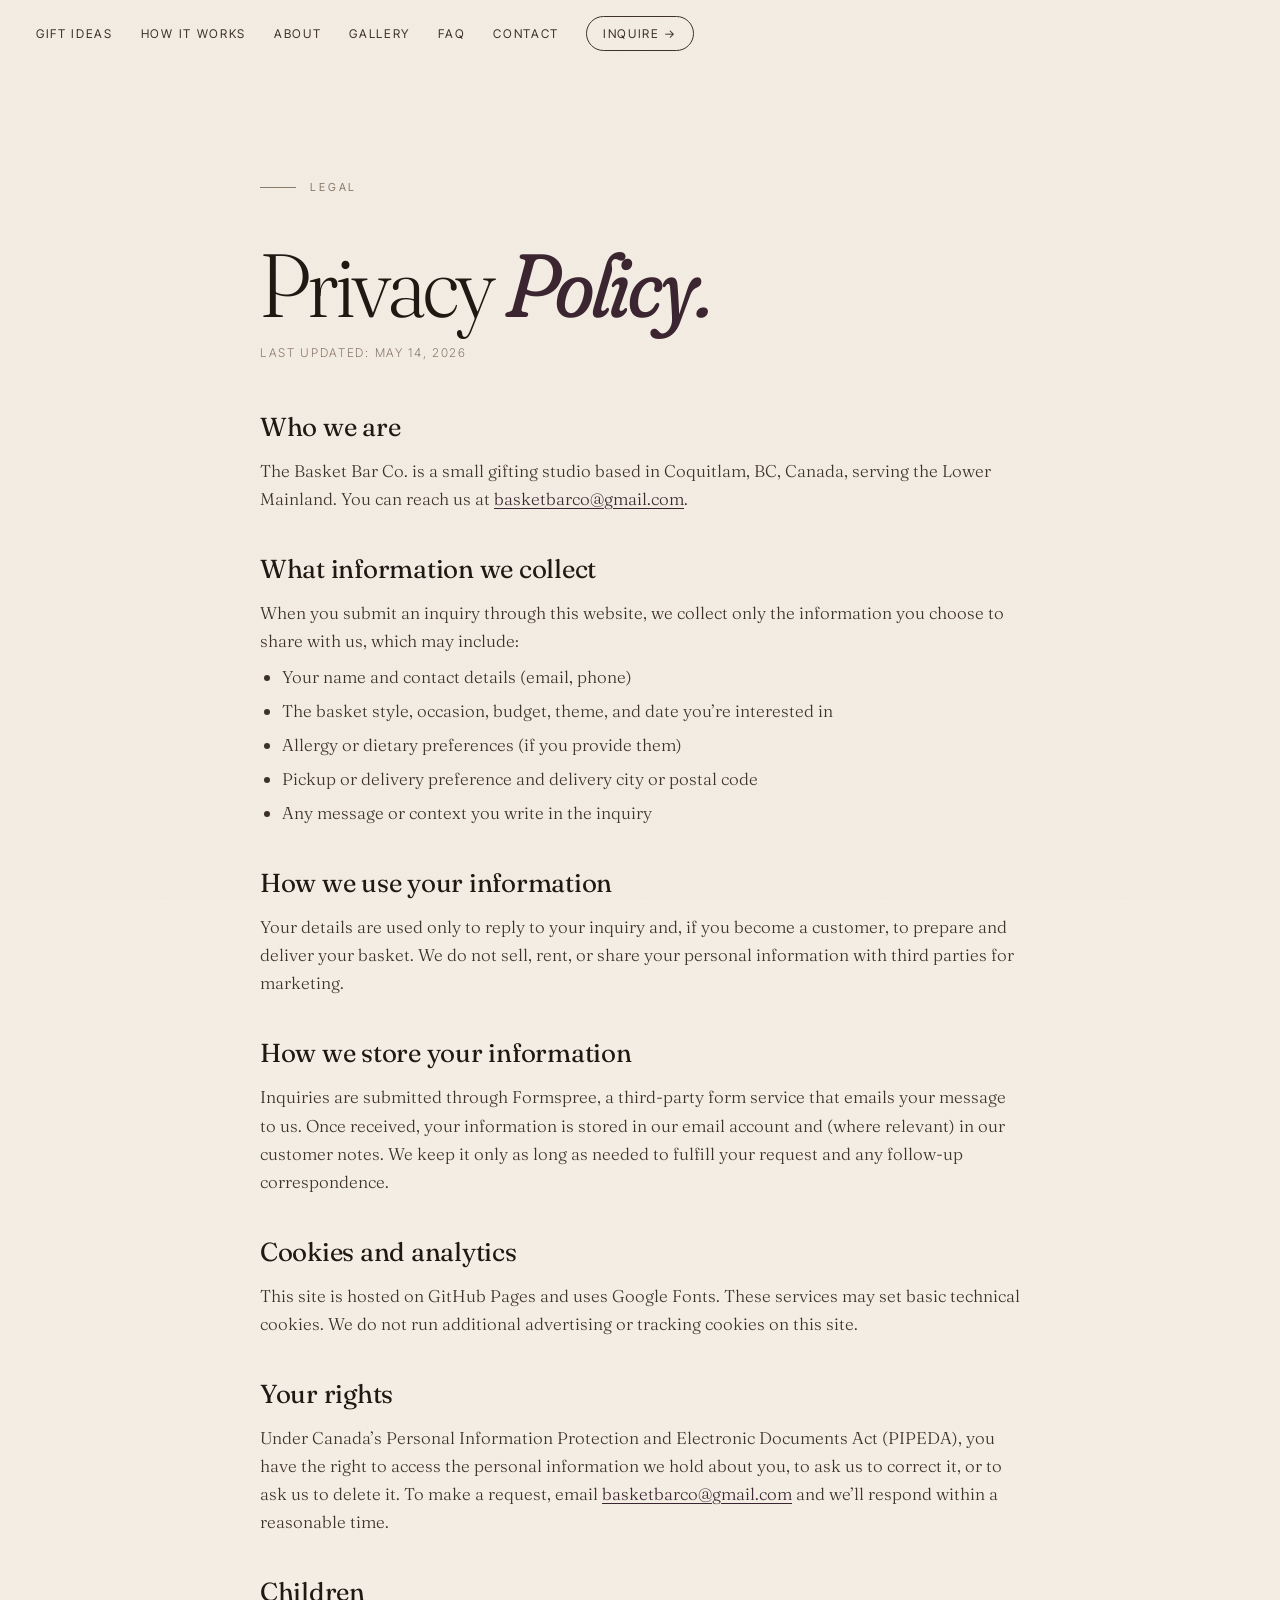
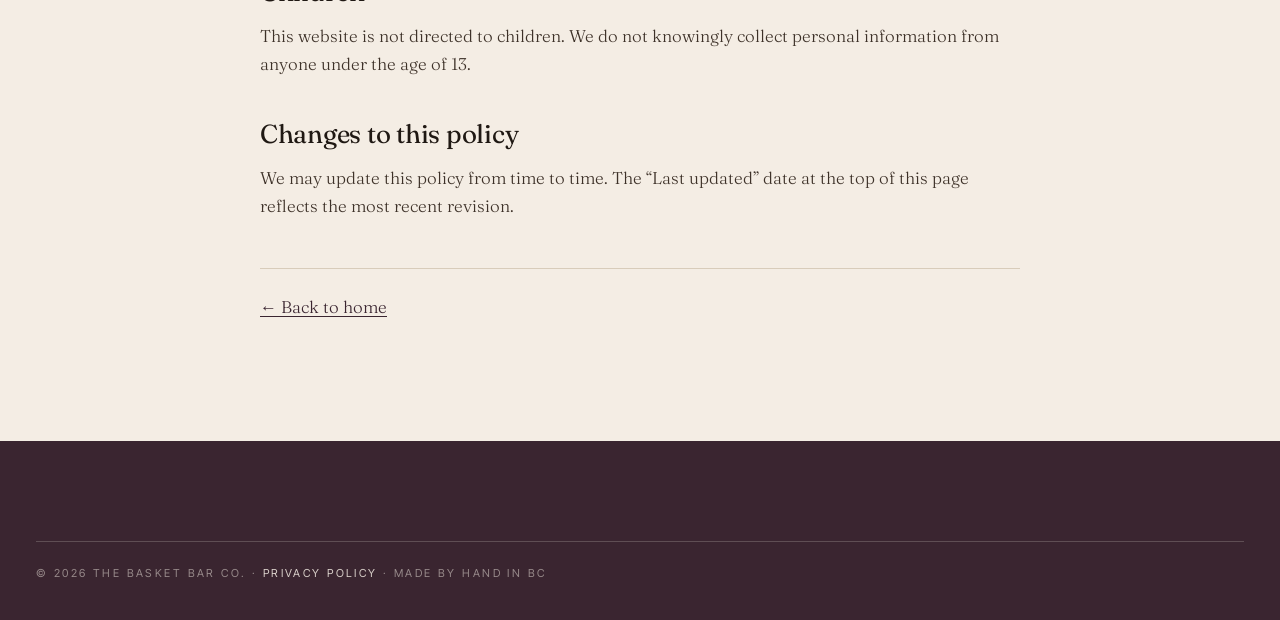
==== privacy.html @ d0c9b887 "Phase 1 implementation: SEO essentials, FAQ, Quick Inquiry, Pickup expansion, sticky CTA, privacy pa" ====
<!doctype html>
<html lang="en">
<head>
<meta charset="utf-8" />
<meta name="viewport" content="width=device-width, initial-scale=1" />
<title>Privacy Policy | The Basket Bar Co.</title>
<meta name="description" content="How The Basket Bar Co. handles and protects the personal information you share when submitting a gift basket inquiry." />
<meta name="robots" content="index, follow" />
<link rel="canonical" href="https://carapesbiz-ship-it.github.io/basket-bar-co/privacy.html" />
<link rel="preconnect" href="https://fonts.googleapis.com" />
<link rel="preconnect" href="https://fonts.gstatic.com" crossorigin />
<link href="https://fonts.googleapis.com/css2?family=Fraunces:ital,opsz,wght@0,9..144,300..800;1,9..144,300..800&family=Inter+Tight:wght@300;400;500;600&display=swap" rel="stylesheet" />
<link rel="stylesheet" href="styles.css" />
</head>
<body class="legal-page">

<nav class="top" id="nav">
  <div class="links">
    <a href="index.html#shop">Gift Ideas</a>
    <a href="index.html#custom">How It Works</a>
    <a href="index.html#about">About</a>
    <a href="index.html#gallery">Gallery</a>
    <a href="index.html#faq">FAQ</a>
    <a href="index.html#contact">Contact</a>
  </div>
  <a href="index.html" class="mark" aria-label="Basket Bar Co. — home">
    <img src="images/logo-transparent.png" alt="Basket Bar Co." class="logo-img"/>
  </a>
  <div class="right">
    <a href="index.html#contact" class="inquire">Inquire &rarr;</a>
    <button class="nav-toggle" id="navToggle" aria-label="Open menu" aria-expanded="false" aria-controls="mobileMenu">
      <span></span><span></span><span></span>
    </button>
  </div>
</nav>

<div class="mobile-menu" id="mobileMenu" aria-hidden="true">
  <div class="mobile-menu-inner">
    <a href="index.html#shop" class="mm-link">Gift Ideas</a>
    <a href="index.html#custom" class="mm-link">How It Works</a>
    <a href="index.html#about" class="mm-link">About</a>
    <a href="index.html#gallery" class="mm-link">Gallery</a>
    <a href="index.html#faq" class="mm-link">FAQ</a>
    <a href="index.html#contact" class="mm-link">Contact</a>
    <a href="index.html#contact" class="mm-link mm-cta">Inquire &rarr;</a>
  </div>
</div>
<div class="mobile-menu-backdrop" id="mobileMenuBackdrop"></div>

<main class="legal-main">
  <div class="legal-inner">
    <div class="section-label">Legal</div>
    <h1 class="display">Privacy <em>Policy.</em></h1>
    <p class="legal-meta">Last updated: May 14, 2026</p>

    <h2>Who we are</h2>
    <p>The Basket Bar Co. is a small gifting studio based in Coquitlam, BC, Canada, serving the Lower Mainland. You can reach us at <a href="mailto:basketbarco@gmail.com">basketbarco@gmail.com</a>.</p>

    <h2>What information we collect</h2>
    <p>When you submit an inquiry through this website, we collect only the information you choose to share with us, which may include:</p>
    <ul>
      <li>Your name and contact details (email, phone)</li>
      <li>The basket style, occasion, budget, theme, and date you&rsquo;re interested in</li>
      <li>Allergy or dietary preferences (if you provide them)</li>
      <li>Pickup or delivery preference and delivery city or postal code</li>
      <li>Any message or context you write in the inquiry</li>
    </ul>

    <h2>How we use your information</h2>
    <p>Your details are used only to reply to your inquiry and, if you become a customer, to prepare and deliver your basket. We do not sell, rent, or share your personal information with third parties for marketing.</p>

    <h2>How we store your information</h2>
    <p>Inquiries are submitted through Formspree, a third-party form service that emails your message to us. Once received, your information is stored in our email account and (where relevant) in our customer notes. We keep it only as long as needed to fulfill your request and any follow-up correspondence.</p>

    <h2>Cookies and analytics</h2>
    <p>This site is hosted on GitHub Pages and uses Google Fonts. These services may set basic technical cookies. We do not run additional advertising or tracking cookies on this site.</p>

    <h2>Your rights</h2>
    <p>Under Canada&rsquo;s Personal Information Protection and Electronic Documents Act (PIPEDA), you have the right to access the personal information we hold about you, to ask us to correct it, or to ask us to delete it. To make a request, email <a href="mailto:basketbarco@gmail.com">basketbarco@gmail.com</a> and we&rsquo;ll respond within a reasonable time.</p>

    <h2>Children</h2>
    <p>This website is not directed to children. We do not knowingly collect personal information from anyone under the age of 13.</p>

    <h2>Changes to this policy</h2>
    <p>We may update this policy from time to time. The &ldquo;Last updated&rdquo; date at the top of this page reflects the most recent revision.</p>

    <p class="legal-back"><a href="index.html">&larr; Back to home</a></p>
  </div>
</main>

<footer>
  <div class="legal">
    <span>&copy; 2026 The Basket Bar Co. &middot; <a href="privacy.html">Privacy Policy</a> &middot; Made by hand in BC</span>
  </div>
</footer>

<script src="script.js"></script>
</body>
</html>
---- styles.css ----
:root {
  --cream: #f4ede4;
  --cream-2: #ebe1d3;
  --paper: #faf6ef;
  --ink: #1f1813;
  --ink-soft: #3d3128;
  --mute: #8a7a6a;
  --hair: #d8ccba;
  --anchor: #3a2530;
  --anchor-2: #5a2a30;
  --blush: #d9b8a8;
  --serif: "Fraunces", "Times New Roman", serif;
  --sans: "Inter Tight", -apple-system, system-ui, sans-serif;
}

* { box-sizing: border-box; margin: 0; padding: 0; }
html, body {
  background: var(--cream);
  color: var(--ink);
  font-family: var(--sans);
  -webkit-font-smoothing: antialiased;
}
body { overflow-x: hidden; cursor: none; }
@media (pointer: coarse) {
  body { cursor: auto; }
  #cursor { display: none; }
}

/* paper grain */
body::before {
  content: "";
  position: fixed; inset: 0;
  pointer-events: none;
  z-index: 1000;
  opacity: 0.35;
  mix-blend-mode: multiply;
  background-image: url("data:image/svg+xml;utf8,<svg xmlns='http://www.w3.org/2000/svg' width='240' height='240'><filter id='n'><feTurbulence type='fractalNoise' baseFrequency='0.85' numOctaves='2' stitchTiles='stitch'/><feColorMatrix values='0 0 0 0 0.15  0 0 0 0 0.10  0 0 0 0 0.07  0 0 0 0.06 0'/></filter><rect width='100%25' height='100%25' filter='url(%23n)'/></svg>");
}

/* custom cursor */
#cursor {
  position: fixed; top: 0; left: 0;
  width: 10px; height: 10px;
  border-radius: 50%;
  background: var(--anchor);
  pointer-events: none;
  z-index: 2000;
  transform: translate(-50%, -50%);
  transition: width .35s cubic-bezier(.2,.8,.2,1), height .35s cubic-bezier(.2,.8,.2,1), background .3s, opacity .3s;
  mix-blend-mode: multiply;
}
#cursor.big { width: 64px; height: 64px; background: var(--anchor); opacity: .85; }
#cursor.text { width: 4px; height: 22px; border-radius: 2px; }

/* nav */
nav.top {
  position: fixed; top: 0; left: 0; right: 0;
  z-index: 50;
  display: grid;
  grid-template-columns: 1fr auto 1fr;
  align-items: center;
  padding: 14px 36px;
  font-family: var(--sans);
  font-size: 12px;
  letter-spacing: 0.14em;
  text-transform: uppercase;
  color: var(--ink-soft);
  transition: background .4s, backdrop-filter .4s, color .4s;
}
nav.top.scrolled {
  background: rgba(244, 237, 228, 0.82);
  backdrop-filter: blur(12px);
  border-bottom: 1px solid var(--hair);
}
nav.top .links { display: flex; gap: 28px; }
nav.top .links a, nav.top .right a {
  color: inherit;
  text-decoration: none;
  position: relative;
}
nav.top .links a::after {
  content: ""; position: absolute; left: 0; right: 0; bottom: -6px;
  height: 1px; background: currentColor;
  transform: scaleX(0); transform-origin: left;
  transition: transform .5s cubic-bezier(.2,.8,.2,1);
}
nav.top .links a:hover::after { transform: scaleX(1); }
nav.top .mark {
  display: flex; align-items: center; gap: 0;
  text-decoration: none;
  color: inherit;
}
nav.top .mark .logo-img {
  height: 200px; width: auto; display: block;
  background: transparent;
  border: 0;
  box-shadow: none;
  mix-blend-mode: multiply;
  transition: height .4s, mix-blend-mode .4s;
}
nav.top.scrolled .mark .logo-img { height: 130px; }

/* BRAND ROW (desktop only) — declarations live near end of file for cascade order */
.brand-row { display: none; }
nav.top .right { justify-self: end; display: flex; gap: 24px; align-items: center; }
nav.top .inquire {
  border: 1px solid currentColor;
  padding: 9px 16px;
  border-radius: 999px;
}

/* HERO */
.hero {
  position: relative;
  min-height: 100vh;
  width: 100%;
  overflow: hidden;
  background: var(--cream);
  padding: 140px 36px 60px;
  display: grid;
  grid-template-columns: 1.1fr 1fr;
  gap: 48px;
  align-items: stretch;
}
.hero .text-col {
  display: flex; flex-direction: column;
  justify-content: space-between;
  position: relative;
  z-index: 2;
}
.hero .meta-top {
  display: flex; gap: 18px; align-items: baseline;
  color: var(--anchor);
  font-size: 11px; letter-spacing: .26em; text-transform: uppercase;
  font-weight: 500;
}
.hero .meta-top .dot {
  display: inline-block; width: 6px; height: 6px; border-radius: 50%;
  background: var(--anchor); vertical-align: middle;
}
.hero h1 {
  color: var(--ink);
  font-family: var(--serif);
  font-weight: 400;
  font-variation-settings: "opsz" 144, "SOFT" 30;
  font-size: clamp(64px, 9.5vw, 168px);
  line-height: 0.9;
  letter-spacing: -0.035em;
  margin-top: 32px;
}
.hero h1 em {
  font-style: italic;
  font-weight: 500;
  color: var(--anchor);
  font-variation-settings: "opsz" 144, "SOFT" 100, "WONK" 1;
}
.hero .lede {
  margin-top: 36px;
  max-width: 38ch;
  font-family: var(--serif);
  font-weight: 300;
  font-size: 19px;
  line-height: 1.55;
  color: var(--ink-soft);
}
.hero .ctas {
  margin-top: 40px;
  display: flex; gap: 16px; align-items: center;
  flex-wrap: wrap;
}
.hero .cta {
  display: inline-flex; align-items: center; gap: 12px;
  text-decoration: none;
  padding: 18px 28px;
  border-radius: 999px;
  font-family: var(--sans);
  font-size: 13px;
  letter-spacing: .14em;
  text-transform: uppercase;
  font-weight: 500;
  transition: background .4s, color .4s, transform .4s;
}
.hero .cta.primary { background: var(--anchor); color: var(--cream); }
.hero .cta.primary:hover { background: var(--anchor-2); transform: translateX(4px); }
.hero .cta.ghost { color: var(--ink); border: 1px solid var(--anchor); }
.hero .cta.ghost:hover { background: var(--anchor); color: var(--cream); }
.hero .badges {
  margin-top: auto;
  padding-top: 48px;
  display: flex; gap: 24px;
  border-top: 1px solid var(--hair);
  font-family: var(--sans);
  font-size: 11px; letter-spacing: .22em; text-transform: uppercase;
  color: var(--mute);
}
.hero .badges span { display: flex; align-items: center; gap: 8px; }
.hero .badges span::before {
  content: ""; display: inline-block; width: 5px; height: 5px;
  border-radius: 50%; background: var(--anchor);
}

.hero .img-col { position: relative; }
.hero .img-frame {
  position: relative;
  width: 100%; height: 100%;
  min-height: 600px;
  overflow: hidden;
  border-radius: 4px;
  box-shadow: 0 30px 90px rgba(58,37,48,.18);
}
.hero .img-frame .bg {
  position: absolute; inset: 0;
  background-image: url("images/hero-sunshine.png");
  background-size: cover;
  background-position: center right;
  transform: scale(1.02);
  will-change: transform;
}
.hero .img-caption {
  position: absolute;
  left: -28px; bottom: 48px;
  background: var(--anchor);
  color: var(--cream);
  padding: 16px 22px;
  z-index: 3;
  font-family: var(--serif);
  font-style: italic;
  font-size: 18px;
  font-variation-settings: "opsz" 144, "SOFT" 100, "WONK" 1;
  box-shadow: 0 16px 40px rgba(58,37,48,.25);
  transform: rotate(-2deg);
}
.hero .img-caption small {
  display: block;
  font-style: normal;
  font-family: var(--sans);
  font-size: 10px;
  letter-spacing: .26em;
  text-transform: uppercase;
  color: var(--blush);
  margin-bottom: 4px;
  font-variation-settings: normal;
}
.hero .vol-tag {
  position: absolute;
  top: 28px; right: 28px;
  color: var(--cream);
  font-family: var(--serif);
  font-style: italic;
  font-weight: 300;
  font-size: 64px;
  line-height: 1;
  z-index: 3;
  text-shadow: 0 4px 24px rgba(0,0,0,.5);
  font-variation-settings: "opsz" 144, "SOFT" 100, "WONK" 1;
}
/* TICKER */
.ticker {
  background: var(--anchor);
  color: var(--cream);
  padding: 22px 0;
  overflow: hidden;
  border-top: 1px solid var(--anchor);
  border-bottom: 1px solid var(--anchor);
}
.ticker .track {
  display: flex; gap: 64px;
  white-space: nowrap;
  animation: marquee 48s linear infinite;
  font-family: var(--serif);
  font-style: italic;
  font-weight: 300;
  font-size: 36px;
  font-variation-settings: "opsz" 144, "SOFT" 60;
}
.ticker .track span { display: inline-flex; align-items: center; gap: 64px; }
.ticker .track svg { flex: 0 0 auto; }
@keyframes marquee {
  from { transform: translateX(0); }
  to { transform: translateX(-50%); }
}

/* SECTION CHROME */
section { padding: 140px 36px; position: relative; }
.section-label {
  font-family: var(--sans);
  font-size: 11px;
  letter-spacing: .26em;
  text-transform: uppercase;
  color: var(--mute);
  display: flex; align-items: center; gap: 14px;
  margin-bottom: 48px;
}
.section-label::before {
  content: ""; display: inline-block;
  width: 36px; height: 1px; background: currentColor;
}
.display {
  font-family: var(--serif);
  font-weight: 300;
  font-variation-settings: "opsz" 144, "SOFT" 40;
  line-height: 0.95;
  letter-spacing: -0.025em;
}
.display em {
  font-style: italic;
  font-weight: 400;
  color: var(--anchor);
  font-variation-settings: "opsz" 144, "SOFT" 100, "WONK" 1;
}

/* FEATURED */
.featured { background: var(--cream); }
.featured .head {
  display: grid;
  grid-template-columns: 1fr 1fr;
  align-items: end;
  gap: 40px;
  margin-bottom: 80px;
}
.featured h2 { font-size: clamp(56px, 8vw, 130px); }
.featured .lede {
  font-family: var(--serif);
  font-weight: 300;
  font-size: 18px;
  line-height: 1.5;
  color: var(--ink-soft);
  max-width: 36ch;
  justify-self: end;
  padding-bottom: 18px;
}
.gallery {
  display: grid;
  grid-template-columns: 1.4fr 1fr;
  gap: 24px;
  align-items: start;
}
.gallery .col-right { display: grid; gap: 24px; }
.gallery.five .col-right {
  grid-template-columns: 1fr 1fr;
  gap: 20px;
}
.gallery.five .basket.small .frame { aspect-ratio: 1 / 1; }
@media (max-width: 1100px) {
  .gallery.five .col-right { grid-template-columns: 1fr; }
}
.basket {
  position: relative;
  cursor: none;
  text-decoration: none;
  color: inherit;
}
.basket .frame {
  position: relative;
  overflow: hidden;
  background: var(--cream-2);
}
.basket .frame img {
  width: 100%; height: 100%;
  object-fit: cover;
  display: block;
  transition: transform 1.2s cubic-bezier(.2,.8,.2,1), filter .8s;
}
.basket:hover .frame img { transform: scale(1.04); filter: brightness(.78); }
.basket .meta {
  margin-top: 18px;
  display: flex; justify-content: space-between; align-items: baseline;
  border-top: 1px solid var(--hair);
  padding-top: 14px;
}
.basket .meta h3 {
  font-family: var(--serif);
  font-weight: 400;
  font-size: 26px;
  letter-spacing: -0.01em;
  font-variation-settings: "opsz" 144;
}
.basket .desc {
  font-family: var(--serif);
  font-weight: 300;
  font-size: 16px;
  line-height: 1.55;
  color: var(--ink-soft);
  margin-top: 8px;
  max-width: 42ch;
}
.basket.feature .frame { aspect-ratio: 4/5; }
.basket.small .frame { aspect-ratio: 4/3; }
.basket .meta .price {
  font-family: var(--sans);
  font-size: 11px;
  letter-spacing: .22em;
  text-transform: uppercase;
  color: var(--mute);
  font-weight: 500;
}
.basket .desc em {
  display: block;
  margin-top: 8px;
  font-style: italic;
  font-size: 13px;
  letter-spacing: .04em;
  color: var(--anchor);
  font-variation-settings: "opsz" 144, "SOFT" 100;
}

/* DIVIDER */
.divider {
  display: flex; align-items: center; justify-content: center;
  padding: 72px 0;
  color: var(--anchor);
}
.divider .line {
  flex: 1; height: 1px; background: var(--hair);
  max-width: 30vw;
}
.divider svg { margin: 0 24px; }

/* HOW IT WORKS */
.how {
  background: var(--paper);
  padding: 160px 36px 200px;
  position: relative;
}
.how .head { max-width: 1400px; margin: 0 auto 96px; }
.how h2 { font-size: clamp(56px, 9vw, 140px); max-width: 14ch; }
.how .timeline { max-width: 1200px; margin: 0 auto; position: relative; }
.how .timeline::before {
  content: "";
  position: absolute;
  left: 50%; top: 40px; bottom: 40px;
  width: 1px;
  background: var(--hair);
}
.step {
  display: grid;
  grid-template-columns: 1fr 80px 1fr;
  gap: 0;
  align-items: center;
  margin-bottom: 120px;
  position: relative;
}
.step:last-child { margin-bottom: 0; }
.step .img-wrap {
  aspect-ratio: 4/5;
  overflow: hidden;
  background: var(--cream-2);
}
.step .img-wrap img {
  width: 100%; height: 100%; object-fit: cover;
  transition: transform 1.4s cubic-bezier(.2,.8,.2,1);
}
.step:hover .img-wrap img { transform: scale(1.05); }
.step .text { padding: 0 8%; }
.step.left .img-wrap { grid-column: 1; }
.step.left .text { grid-column: 3; }
.step.right .img-wrap { grid-column: 3; order: 2; }
.step.right .text { grid-column: 1; text-align: right; }
.step .num {
  grid-column: 2;
  justify-self: center;
  width: 56px; height: 56px;
  border-radius: 50%;
  background: var(--cream);
  border: 1px solid var(--anchor);
  color: var(--anchor);
  display: flex; align-items: center; justify-content: center;
  font-family: var(--serif);
  font-style: italic;
  font-size: 22px;
  font-variation-settings: "opsz" 144, "SOFT" 100;
  z-index: 2;
}
.step .label {
  font-size: 11px; letter-spacing: .26em; text-transform: uppercase;
  color: var(--mute); margin-bottom: 18px;
}
.step h3 {
  font-family: var(--serif);
  font-weight: 300;
  font-size: clamp(36px, 4vw, 64px);
  line-height: 1;
  letter-spacing: -0.02em;
  margin-bottom: 18px;
  font-variation-settings: "opsz" 144, "SOFT" 40;
}
.step h3 em {
  font-style: italic; font-weight: 400; color: var(--anchor);
  font-variation-settings: "opsz" 144, "SOFT" 100, "WONK" 1;
}
.step p {
  font-family: var(--serif);
  font-weight: 300;
  font-size: 18px;
  line-height: 1.55;
  color: var(--ink-soft);
  max-width: 36ch;
}
.step.right p { margin-left: auto; }

/* OCCASIONS */
.occasions {
  background: var(--cream);
  padding: 140px 36px;
}
.occasions h2 {
  font-size: clamp(48px, 7vw, 110px);
  margin-bottom: 64px;
  max-width: 18ch;
}
.occasion-grid {
  display: grid;
  grid-template-columns: repeat(3, 1fr);
  border-top: 1px solid var(--hair);
}
.occasion {
  border-bottom: 1px solid var(--hair);
  border-right: 1px solid var(--hair);
  padding: 36px 32px;
  display: flex; align-items: baseline; justify-content: space-between;
  text-decoration: none;
  color: var(--ink);
  transition: background .5s, color .5s, padding .5s;
  font-family: var(--serif);
  font-weight: 300;
  font-size: 32px;
  font-variation-settings: "opsz" 144;
}
.occasion:nth-child(3n) { border-right: 0; }
.occasion .arrow {
  font-family: var(--sans);
  font-size: 14px;
  color: var(--mute);
  transition: transform .5s, color .5s;
}
.occasion:hover {
  background: var(--anchor);
  color: var(--cream);
  padding-left: 48px;
}
.occasion:hover .arrow { color: var(--cream); transform: translateX(8px); }
.occasion .num {
  font-size: 11px; letter-spacing: .22em; text-transform: uppercase;
  color: var(--mute); font-family: var(--sans); font-weight: 400;
  margin-right: 24px;
}
.occasion:hover .num { color: var(--blush); }

/* ABOUT */
.about {
  background: var(--anchor);
  color: var(--cream);
  padding: 200px 36px;
  position: relative;
}
.about .grid {
  max-width: 1400px; margin: 0 auto;
  display: grid;
  grid-template-columns: 1fr 1fr;
  gap: 80px;
  align-items: end;
}
.about .section-label { color: rgba(244,237,228,.6); }
.about .section-label::before { background: rgba(244,237,228,.6); }
.about h2 {
  font-size: clamp(48px, 6vw, 96px);
  line-height: 1;
  margin-bottom: 48px;
}
.about h2 em { color: var(--blush); }
.about p {
  font-family: var(--serif);
  font-weight: 300;
  font-size: 18px;
  line-height: 1.65;
  color: rgba(244,237,228,.85);
  max-width: 44ch;
  margin-bottom: 20px;
}
.about .img-pair {
  display: grid;
  grid-template-columns: 1fr 1fr;
  gap: 16px;
}
.about .img-pair .img-wrap { aspect-ratio: 3/4; overflow: hidden; }
.about .img-pair .img-wrap:nth-child(2) { margin-top: 60px; }
.about .img-pair img { width: 100%; height: 100%; object-fit: cover; }

/* MOOD BOARD */
.mood {
  background: var(--cream);
  padding: 160px 36px;
}
.mood .head {
  display: grid; grid-template-columns: 1fr 1fr;
  align-items: end; gap: 40px;
  margin-bottom: 64px;
  max-width: 1500px;
  margin-left: auto; margin-right: auto;
}
.mood h2 { font-size: clamp(48px, 7vw, 110px); }
.mood .lede {
  font-family: var(--serif); font-weight: 300; font-size: 18px;
  line-height: 1.5; color: var(--ink-soft);
  max-width: 38ch; padding-bottom: 18px;
}
.mood .lede a {
  color: var(--anchor);
  font-style: italic;
  text-decoration: none;
  border-bottom: 1px solid currentColor;
}
.gallery-grid {
  display: grid;
  grid-template-columns: repeat(3, 1fr);
  gap: 18px;
  max-width: 1500px;
  margin: 0 auto;
}
.gallery-grid .g-tile {
  position: relative;
  overflow: hidden;
  background: var(--cream-2);
  aspect-ratio: 4 / 5;
  display: block;
  border-radius: 2px;
  cursor: none;
}
.gallery-grid .g-tile img {
  width: 100%;
  height: 100%;
  object-fit: cover;
  display: block;
  transition: transform 1.2s cubic-bezier(.2,.8,.2,1), filter .8s;
}
.gallery-grid .g-tile:hover img { transform: scale(1.04); filter: brightness(.92); }
/* Wide tile: spans 2 columns, landscape aspect, used for editorial flat-lay shots */
.gallery-grid .g-tile.wide {
  grid-column: span 2;
  aspect-ratio: 4 / 3;
}
@media (max-width: 1100px) {
  .gallery-grid { grid-template-columns: repeat(2, 1fr); gap: 14px; }
  .gallery-grid .g-tile.wide { grid-column: span 2; aspect-ratio: 4 / 3; }
}
@media (max-width: 600px) {
  .gallery-grid { grid-template-columns: 1fr; gap: 12px; }
  .gallery-grid .g-tile.wide { grid-column: span 1; aspect-ratio: 4 / 3; }
}

/* PICKUP & DELIVERY */
.pickup-delivery {
  background: var(--cream);
  padding: 120px 36px 80px;
}
.pickup-delivery .pd-inner {
  max-width: 900px;
  margin: 0 auto;
  text-align: center;
}
.pickup-delivery .section-label { justify-content: center; }
.pickup-delivery .section-label::before { display: none; }
.pickup-delivery h2 {
  font-size: clamp(48px, 6vw, 88px);
  margin-bottom: 32px;
}
.pickup-delivery .pd-text {
  font-family: var(--serif);
  font-weight: 300;
  font-size: 20px;
  line-height: 1.6;
  color: var(--ink-soft);
  max-width: 60ch;
  margin: 0 auto;
}

/* INQUIRE SECTION + TRADITIONAL FORM */
.inquire-section {
  background: var(--paper);
  padding: 140px 36px 180px;
  position: relative;
}
.inquire-section .head {
  max-width: 800px;
  margin: 0 auto 32px;
  text-align: center;
}
.inquire-section .head .section-label { justify-content: center; }
.inquire-section .head .section-label::before { display: none; }
.inquire-section h2 {
  font-size: clamp(48px, 7vw, 110px);
  max-width: 16ch;
  margin: 0 auto;
}
.custom-note {
  max-width: 720px;
  margin: 0 auto 24px;
  text-align: center;
  font-family: var(--serif);
  font-weight: 300;
  font-style: italic;
  font-size: 17px;
  line-height: 1.6;
  color: var(--ink-soft);
  padding: 20px 28px;
  border-top: 1px solid var(--hair);
  border-bottom: 1px solid var(--hair);
}
.custom-note.small-note {
  font-size: 14px;
  padding: 14px 24px;
  margin-bottom: 56px;
  color: var(--mute);
  border-top: 0;
}
.inquire-form {
  max-width: 720px;
  margin: 0 auto;
  background: #fffdf8;
  border: 1px solid var(--hair);
  border-radius: 8px;
  padding: 56px 56px 48px;
  box-shadow: 0 24px 60px rgba(58, 37, 48, .08);
  display: grid;
  gap: 28px;
}
.inquire-form .field {
  display: flex;
  flex-direction: column;
  gap: 8px;
}
.inquire-form label {
  font-family: var(--sans);
  font-size: 12px;
  font-weight: 600;
  letter-spacing: .14em;
  text-transform: uppercase;
  color: var(--ink);
}
.inquire-form input,
.inquire-form select,
.inquire-form textarea {
  font-family: var(--sans);
  font-size: 16px;
  line-height: 1.4;
  color: var(--ink);
  background: var(--cream);
  border: 1px solid var(--hair);
  border-radius: 4px;
  padding: 14px 16px;
  width: 100%;
  outline: none;
  transition: border-color .25s, box-shadow .25s, background .25s;
  -webkit-appearance: none;
  appearance: none;
}
.inquire-form input::placeholder,
.inquire-form textarea::placeholder {
  color: var(--mute);
}
.inquire-form input:focus,
.inquire-form select:focus,
.inquire-form textarea:focus {
  border-color: var(--anchor);
  background: #fffdf8;
  box-shadow: 0 0 0 3px rgba(58, 37, 48, .12);
}
.inquire-form select {
  background-image: url("data:image/svg+xml;utf8,<svg xmlns='http://www.w3.org/2000/svg' width='12' height='8' viewBox='0 0 12 8'><path d='M1 1l5 5 5-5' stroke='%233a2530' stroke-width='1.5' fill='none'/></svg>");
  background-repeat: no-repeat;
  background-position: right 16px center;
  padding-right: 40px;
  cursor: pointer;
}
.inquire-form textarea {
  resize: vertical;
  min-height: 120px;
  font-family: var(--sans);
}
.inquire-form .form-footer {
  margin-top: 12px;
  display: flex;
  flex-direction: column;
  align-items: stretch;
  gap: 16px;
}
.inquire-form .form-footer small {
  font-family: var(--sans);
  font-size: 12px;
  letter-spacing: .14em;
  text-transform: uppercase;
  color: var(--mute);
  text-align: center;
}
.inquire-form button {
  background: var(--anchor);
  color: var(--cream);
  border: 0;
  padding: 18px 28px;
  font-family: var(--sans);
  font-weight: 600;
  font-size: 14px;
  letter-spacing: .18em;
  text-transform: uppercase;
  cursor: pointer;
  border-radius: 999px;
  transition: background .3s, transform .3s, box-shadow .3s;
}
.inquire-form button:hover {
  background: var(--anchor-2);
  transform: translateY(-1px);
  box-shadow: 0 8px 24px rgba(58, 37, 48, .25);
}

/* FOOTER */
footer {
  background: var(--anchor);
  color: var(--cream);
  padding: 100px 36px 40px;
}
footer .grid {
  display: grid;
  grid-template-columns: 2fr 1fr 1fr 1fr;
  gap: 48px;
  max-width: 1500px;
  margin: 0 auto 80px;
  align-items: start;
}
footer .footer-logo {
  width: 520px; max-width: 100%; height: auto; display: block;
  background: transparent;
  filter: brightness(0) invert(1) opacity(.94);
}
footer .footer-tag {
  margin-top: 24px;
  font-family: var(--serif);
  font-weight: 300;
  font-size: 18px;
  color: rgba(244,237,228,.75);
  max-width: 34ch;
  line-height: 1.5;
}
footer h4 {
  font-family: var(--sans);
  font-weight: 500;
  font-size: 11px;
  letter-spacing: .26em;
  text-transform: uppercase;
  color: rgba(244,237,228,.6);
  margin-bottom: 20px;
}
footer ul { list-style: none; }
footer li {
  margin-bottom: 10px;
  font-family: var(--serif);
  font-weight: 300;
  font-size: 18px;
}
footer a { color: rgba(244,237,228,.85); text-decoration: none; transition: color .3s; }
footer a:hover { color: var(--blush); }
footer .legal {
  border-top: 1px solid rgba(244,237,228,.2);
  padding-top: 24px;
  font-size: 11px; letter-spacing: .22em; text-transform: uppercase;
  color: rgba(244,237,228,.5);
  display: flex; justify-content: space-between;
  max-width: 1500px; margin: 0 auto;
}

/* RESPONSIVE */
@media (max-width: 900px) {
  nav.top { padding: 16px 20px; grid-template-columns: auto 1fr auto; }
  nav.top .links { display: none; }
  nav.top .mark .logo-img { height: 100px; }
  nav.top .right .inquire { display: none; }
  nav.top .nav-toggle { display: flex; }
  .pickup-delivery { padding: 80px 20px 60px; }
  .inquire-form { padding: 32px 24px 28px; }
  .custom-note { padding: 16px 20px; }
  section, .how, .occasions, .about, .mood, .inquire-section { padding-left: 20px; padding-right: 20px; }
  .hero { grid-template-columns: 1fr; padding: 120px 20px 40px; gap: 32px; }
  .hero .img-frame { min-height: 480px; }
  .hero .img-caption { left: 0; bottom: 24px; }
  .featured .head, .mood .head, .about .grid { grid-template-columns: 1fr; }
  .featured .lede { justify-self: start; }
  .gallery { grid-template-columns: 1fr; }
  .occasion-grid { grid-template-columns: 1fr; }
  .occasion { border-right: 0; }
  .step, .step.right { grid-template-columns: 1fr; gap: 24px; }
  .step .num { display: none; }
  .step.left .text, .step.right .text { grid-column: 1; padding: 0; text-align: left; }
  .step.right .img-wrap { order: 0; grid-column: 1; }
  .how .timeline::before { display: none; }
  .masonry { column-count: 2; }
  footer .grid { grid-template-columns: 1fr; }
  footer .footer-logo { width: 320px; }
}

@media (max-width: 600px) {
  .gallery.six { grid-template-columns: 1fr; }
}

/* HAMBURGER + MOBILE DRAWER */
.nav-toggle {
  display: none;
  flex-direction: column;
  justify-content: center;
  gap: 5px;
  width: 44px; height: 44px;
  background: transparent;
  border: 1px solid var(--anchor);
  border-radius: 999px;
  padding: 0 11px;
  cursor: pointer;
  -webkit-appearance: none;
  appearance: none;
  transition: background .3s, transform .3s;
}
.nav-toggle span {
  display: block;
  height: 1.5px;
  background: var(--anchor);
  border-radius: 2px;
  transition: transform .35s cubic-bezier(.2,.8,.2,1), opacity .25s;
}
body.menu-open .nav-toggle span:nth-child(1) { transform: translateY(6.5px) rotate(45deg); }
body.menu-open .nav-toggle span:nth-child(2) { opacity: 0; }
body.menu-open .nav-toggle span:nth-child(3) { transform: translateY(-6.5px) rotate(-45deg); }

.mobile-menu {
  position: fixed;
  top: 0; right: 0; bottom: 0;
  width: min(86vw, 380px);
  background: var(--cream);
  z-index: 99;
  transform: translateX(100%);
  transition: transform .45s cubic-bezier(.2,.8,.2,1);
  box-shadow: -20px 0 60px rgba(58,37,48,.15);
  display: flex;
  align-items: center;
  justify-content: center;
  visibility: hidden;
}
body.menu-open .mobile-menu { transform: translateX(0); visibility: visible; }
.mobile-menu-inner {
  display: flex;
  flex-direction: column;
  gap: 28px;
  padding: 40px;
  width: 100%;
}
.mobile-menu .mm-link {
  font-family: var(--serif);
  font-weight: 300;
  font-size: 30px;
  letter-spacing: -0.01em;
  color: var(--ink);
  text-decoration: none;
  font-variation-settings: "opsz" 144, "SOFT" 40;
  transition: color .25s, transform .25s;
}
.mobile-menu .mm-link:hover { color: var(--anchor); transform: translateX(4px); }
.mobile-menu .mm-link.mm-cta {
  margin-top: 12px;
  padding: 14px 24px;
  background: var(--anchor);
  color: var(--cream);
  border-radius: 999px;
  font-family: var(--sans);
  font-weight: 500;
  font-size: 14px;
  letter-spacing: .14em;
  text-transform: uppercase;
  text-align: center;
  font-variation-settings: normal;
}
.mobile-menu-backdrop {
  position: fixed;
  inset: 0;
  background: rgba(31,24,19,.45);
  z-index: 90;
  opacity: 0;
  pointer-events: none;
  transition: opacity .35s;
}
body.menu-open .mobile-menu-backdrop { opacity: 1; pointer-events: auto; }
body.menu-open { overflow: hidden; }

/* FEATURED — 6-card grid */
.gallery.six {
  display: grid;
  grid-template-columns: repeat(3, 1fr);
  gap: 32px 24px;
  align-items: start;
}
@media (max-width: 1100px) {
  .gallery.six { grid-template-columns: repeat(2, 1fr); }
}
.gallery.six .basket.card .frame { aspect-ratio: 4/5; }
.gallery.six .basket.card { display: flex; flex-direction: column; }
@media (max-width: 600px) {
  .gallery.six { grid-template-columns: 1fr; }
}

/* Visible per-card CTA (always shown; complements hover overlay on desktop) */
.basket .card-cta {
  display: inline-flex;
  align-items: center;
  margin-top: 14px;
  font-family: var(--sans);
  font-size: 12px;
  font-weight: 500;
  letter-spacing: .18em;
  text-transform: uppercase;
  color: var(--anchor);
  border-bottom: 1px solid var(--anchor);
  padding-bottom: 4px;
  align-self: flex-start;
  transition: color .3s, transform .3s, border-color .3s;
}
.basket:hover .card-cta { color: var(--anchor-2); transform: translateX(4px); }

/* Example note (small line under each basket) */
.basket .example-note {
  display: block;
  margin-top: 10px;
  font-family: var(--sans);
  font-size: 11px;
  font-style: italic;
  letter-spacing: .04em;
  color: var(--mute);
  font-weight: 400;
}

/* Featured callouts (notes around the grid) */
.featured-note {
  max-width: 880px;
  margin: -32px auto 56px;
  text-align: center;
  font-family: var(--serif);
  font-weight: 300;
  font-style: italic;
  font-size: 17px;
  line-height: 1.6;
  color: var(--ink-soft);
  padding: 0 24px;
}
.featured-callout {
  max-width: 760px;
  margin: 64px auto 0;
  text-align: center;
  font-family: var(--serif);
  font-weight: 300;
  font-size: 15px;
  line-height: 1.6;
  color: var(--mute);
  padding: 24px 28px;
  border-top: 1px solid var(--hair);
}

/* Form privacy note */
.inquire-form .privacy-note {
  margin-top: 4px;
  text-align: center;
  font-style: italic;
  color: var(--mute);
  letter-spacing: .04em;
  text-transform: none;
  font-size: 12px;
  font-family: var(--serif);
}

/* ============================================================
   DESKTOP HEADER COMPOSITION
   Slim nav  →  brand row (kicker + centered logo)  →  hero
   Lives at end of file to win cascade over base .hero styles.
   ============================================================ */
@media (min-width: 901px) {
  /* Nav becomes a slim horizontal bar; logo moves to brand-row */
  nav.top { padding: 16px 36px; }
  nav.top .mark { display: none; }

  .brand-row {
    display: flex;
    flex-direction: column;
    align-items: center;
    text-align: center;
    padding: 92px 36px 0;          /* clears the fixed nav */
    margin: 0 auto 32px;
    gap: 14px;
  }
  .brand-row .brand-kicker {
    font-family: var(--sans);
    font-size: 11px;
    font-weight: 500;
    letter-spacing: .26em;
    text-transform: uppercase;
    color: var(--anchor);
    display: inline-flex;
    align-items: center;
    gap: 12px;
  }
  .brand-row .brand-kicker::before,
  .brand-row .brand-kicker::after {
    content: "";
    display: inline-block;
    width: 28px;
    height: 1px;
    background: var(--anchor);
    opacity: .55;
  }
  .brand-row .brand-logo {
    display: block;
    line-height: 0;
    margin-top: 6px;
  }
  .brand-row .brand-logo img {
    width: 170px;
    height: auto;
    display: block;
    background: transparent;
    mix-blend-mode: multiply;
  }

  /* Hide the in-hero kicker on desktop (it lives in brand-row now) */
  .hero .meta-top { display: none; }

  /* Hero no longer needs to clear the nav (brand-row already did) */
  .hero {
    padding-top: 24px;
    padding-bottom: 80px;
    min-height: 0;
  }
  .hero .img-frame { min-height: 620px; }
}

/* ============================================================
   HERO MICRO-LINE (under CTAs)
   ============================================================ */
.hero .hero-micro {
  margin-top: 24px;
  font-family: var(--sans);
  font-size: 12px;
  font-weight: 500;
  letter-spacing: .14em;
  text-transform: uppercase;
  color: var(--mute);
}

/* ============================================================
   PICKUP & DELIVERY — definition list
   ============================================================ */
.pickup-delivery .pd-list {
  max-width: 760px;
  margin: 32px auto 0;
  text-align: left;
  display: grid;
  gap: 24px;
}
.pickup-delivery .pd-item {
  display: grid;
  grid-template-columns: 200px 1fr;
  gap: 32px;
  padding-bottom: 24px;
  border-bottom: 1px solid var(--hair);
}
.pickup-delivery .pd-item:last-child { border-bottom: 0; padding-bottom: 0; }
.pickup-delivery .pd-item dt {
  font-family: var(--sans);
  font-size: 11px;
  font-weight: 600;
  letter-spacing: .22em;
  text-transform: uppercase;
  color: var(--anchor);
  padding-top: 4px;
}
.pickup-delivery .pd-item dd {
  font-family: var(--serif);
  font-weight: 300;
  font-size: 18px;
  line-height: 1.55;
  color: var(--ink-soft);
  margin: 0;
}
@media (max-width: 700px) {
  .pickup-delivery .pd-item { grid-template-columns: 1fr; gap: 8px; }
}

/* ============================================================
   FAQ section
   ============================================================ */
.faq {
  background: var(--cream);
  padding: 140px 36px 120px;
}
.faq .faq-head {
  max-width: 900px;
  margin: 0 auto 56px;
  text-align: center;
}
.faq .faq-head .section-label { justify-content: center; }
.faq .faq-head .section-label::before { display: none; }
.faq .faq-head h2 {
  font-size: clamp(40px, 5.5vw, 76px);
}
.faq-list {
  max-width: 880px;
  margin: 0 auto;
  border-top: 1px solid var(--hair);
}
.faq-item {
  border-bottom: 1px solid var(--hair);
  padding: 0;
}
.faq-item summary {
  list-style: none;
  cursor: pointer;
  padding: 24px 8px 24px 0;
  font-family: var(--serif);
  font-weight: 400;
  font-size: 21px;
  line-height: 1.35;
  color: var(--ink);
  display: flex;
  justify-content: space-between;
  align-items: flex-start;
  gap: 24px;
  letter-spacing: -0.005em;
  position: relative;
  transition: color .25s;
}
.faq-item summary::-webkit-details-marker { display: none; }
.faq-item summary::after {
  content: "+";
  flex: 0 0 auto;
  font-family: var(--sans);
  font-size: 24px;
  font-weight: 300;
  color: var(--anchor);
  line-height: 1;
  margin-top: 2px;
  transition: transform .35s cubic-bezier(.2,.8,.2,1);
}
.faq-item[open] summary::after { transform: rotate(45deg); }
.faq-item:hover summary { color: var(--anchor); }
.faq-item p {
  padding: 0 8px 28px 0;
  margin: 0;
  font-family: var(--serif);
  font-weight: 300;
  font-size: 17px;
  line-height: 1.6;
  color: var(--ink-soft);
  max-width: 70ch;
}
@media (max-width: 700px) {
  .faq { padding: 80px 20px 80px; }
  .faq-item summary { font-size: 17px; padding: 20px 4px 20px 0; gap: 16px; }
  .faq-item p { font-size: 15px; padding-bottom: 22px; }
}

/* ============================================================
   TRUST CHIPS
   ============================================================ */
.trust-chips {
  list-style: none;
  display: flex;
  flex-wrap: wrap;
  justify-content: center;
  gap: 10px;
  max-width: 760px;
  margin: 0 auto 24px;
  padding: 0;
}
.trust-chips li {
  font-family: var(--sans);
  font-size: 11px;
  font-weight: 500;
  letter-spacing: .14em;
  text-transform: uppercase;
  color: var(--anchor);
  background: var(--cream);
  border: 1px solid var(--hair);
  padding: 9px 16px;
  border-radius: 999px;
}
.honest-proof {
  max-width: 760px;
  margin: 0 auto 40px;
  text-align: center;
  font-family: var(--serif);
  font-style: italic;
  font-weight: 300;
  font-size: 15px;
  color: var(--mute);
}

/* ============================================================
   QUICK INQUIRY FORM
   ============================================================ */
.quick-form {
  max-width: 720px;
  margin: 0 auto 32px;
  background: #fffdf8;
  border: 1px solid var(--hair);
  border-radius: 8px;
  padding: 36px 36px 32px;
  box-shadow: 0 16px 40px rgba(58, 37, 48, .06);
}
.quick-form .quick-form-intro {
  margin: 0 0 24px;
  font-family: var(--serif);
  font-weight: 300;
  font-size: 19px;
  line-height: 1.4;
  color: var(--ink-soft);
  text-align: center;
}
.quick-form .quick-form-intro strong {
  color: var(--ink);
  font-weight: 400;
}
.quick-form .quick-row {
  display: grid;
  grid-template-columns: 1fr 1fr;
  gap: 18px;
  margin-bottom: 18px;
}
@media (max-width: 600px) {
  .quick-form { padding: 24px 20px; }
  .quick-form .quick-row { grid-template-columns: 1fr; gap: 16px; }
}
.quick-form .field {
  display: flex;
  flex-direction: column;
  gap: 6px;
}
.quick-form label {
  font-family: var(--sans);
  font-size: 11px;
  font-weight: 600;
  letter-spacing: .14em;
  text-transform: uppercase;
  color: var(--ink);
}
.quick-form input,
.quick-form textarea {
  font-family: var(--sans);
  font-size: 15px;
  line-height: 1.4;
  color: var(--ink);
  background: var(--cream);
  border: 1px solid var(--hair);
  border-radius: 4px;
  padding: 12px 14px;
  width: 100%;
  outline: none;
  transition: border-color .25s, box-shadow .25s, background .25s;
}
.quick-form input:focus,
.quick-form textarea:focus {
  border-color: var(--anchor);
  background: #fffdf8;
  box-shadow: 0 0 0 3px rgba(58, 37, 48, .12);
}
.quick-form textarea { resize: vertical; min-height: 80px; font-family: var(--sans); }
.quick-form .quick-actions {
  margin-top: 18px;
  display: flex;
  align-items: center;
  justify-content: space-between;
  gap: 16px;
  flex-wrap: wrap;
}
.quick-form button {
  background: var(--anchor);
  color: var(--cream);
  border: 0;
  padding: 14px 24px;
  font-family: var(--sans);
  font-weight: 600;
  font-size: 13px;
  letter-spacing: .16em;
  text-transform: uppercase;
  cursor: pointer;
  border-radius: 999px;
  transition: background .3s, transform .3s, box-shadow .3s;
}
.quick-form button:hover {
  background: var(--anchor-2);
  transform: translateY(-1px);
  box-shadow: 0 8px 20px rgba(58, 37, 48, .25);
}
.quick-form .quick-or {
  font-family: var(--serif);
  font-style: italic;
  font-size: 14px;
  color: var(--mute);
}

.form-divider {
  max-width: 720px;
  margin: 32px auto 24px;
  text-align: center;
  font-family: var(--sans);
  font-size: 11px;
  font-weight: 600;
  letter-spacing: .26em;
  text-transform: uppercase;
  color: var(--mute);
  position: relative;
}
.form-divider::before,
.form-divider::after {
  content: "";
  display: inline-block;
  width: 32px;
  height: 1px;
  background: var(--hair);
  vertical-align: middle;
  margin: 0 16px;
}

/* ============================================================
   MOBILE STICKY CTA
   ============================================================ */
.sticky-cta {
  display: none;
  position: fixed;
  bottom: 16px;
  left: 16px;
  right: 16px;
  z-index: 60;
  background: var(--anchor);
  color: var(--cream);
  text-align: center;
  padding: 16px 20px;
  border-radius: 999px;
  text-decoration: none;
  font-family: var(--sans);
  font-weight: 600;
  font-size: 13px;
  letter-spacing: .18em;
  text-transform: uppercase;
  box-shadow: 0 12px 32px rgba(58, 37, 48, .35);
}
.sticky-cta:hover { background: var(--anchor-2); }
@media (max-width: 900px) {
  .sticky-cta { display: block; }
  /* Add bottom padding to body so sticky CTA never overlaps footer content */
  footer { padding-bottom: 96px; }
}

/* ============================================================
   PRIVACY POLICY PAGE
   ============================================================ */
body.legal-page { background: var(--cream); }
.legal-main {
  padding: 180px 36px 120px;
  background: var(--cream);
}
.legal-inner {
  max-width: 760px;
  margin: 0 auto;
}
.legal-inner h1 {
  font-size: clamp(48px, 7vw, 96px);
  margin-bottom: 16px;
}
.legal-inner .legal-meta {
  font-family: var(--sans);
  font-size: 12px;
  letter-spacing: .14em;
  text-transform: uppercase;
  color: var(--mute);
  margin-bottom: 48px;
}
.legal-inner h2 {
  font-family: var(--serif);
  font-weight: 400;
  font-size: 26px;
  letter-spacing: -0.01em;
  margin: 40px 0 14px;
  color: var(--ink);
}
.legal-inner p,
.legal-inner li {
  font-family: var(--serif);
  font-weight: 300;
  font-size: 17px;
  line-height: 1.65;
  color: var(--ink-soft);
}
.legal-inner ul {
  margin: 8px 0 8px 22px;
  padding: 0;
}
.legal-inner li { margin-bottom: 6px; }
.legal-inner a {
  color: var(--anchor);
  text-decoration: underline;
  text-decoration-thickness: 1px;
  text-underline-offset: 3px;
}
.legal-inner .legal-back {
  margin-top: 48px;
  border-top: 1px solid var(--hair);
  padding-top: 24px;
}
body.legal-page footer .legal a { color: rgba(244,237,228,.85); }
@media (max-width: 700px) {
  .legal-main { padding: 140px 20px 80px; }
  .legal-inner h2 { font-size: 22px; }
}
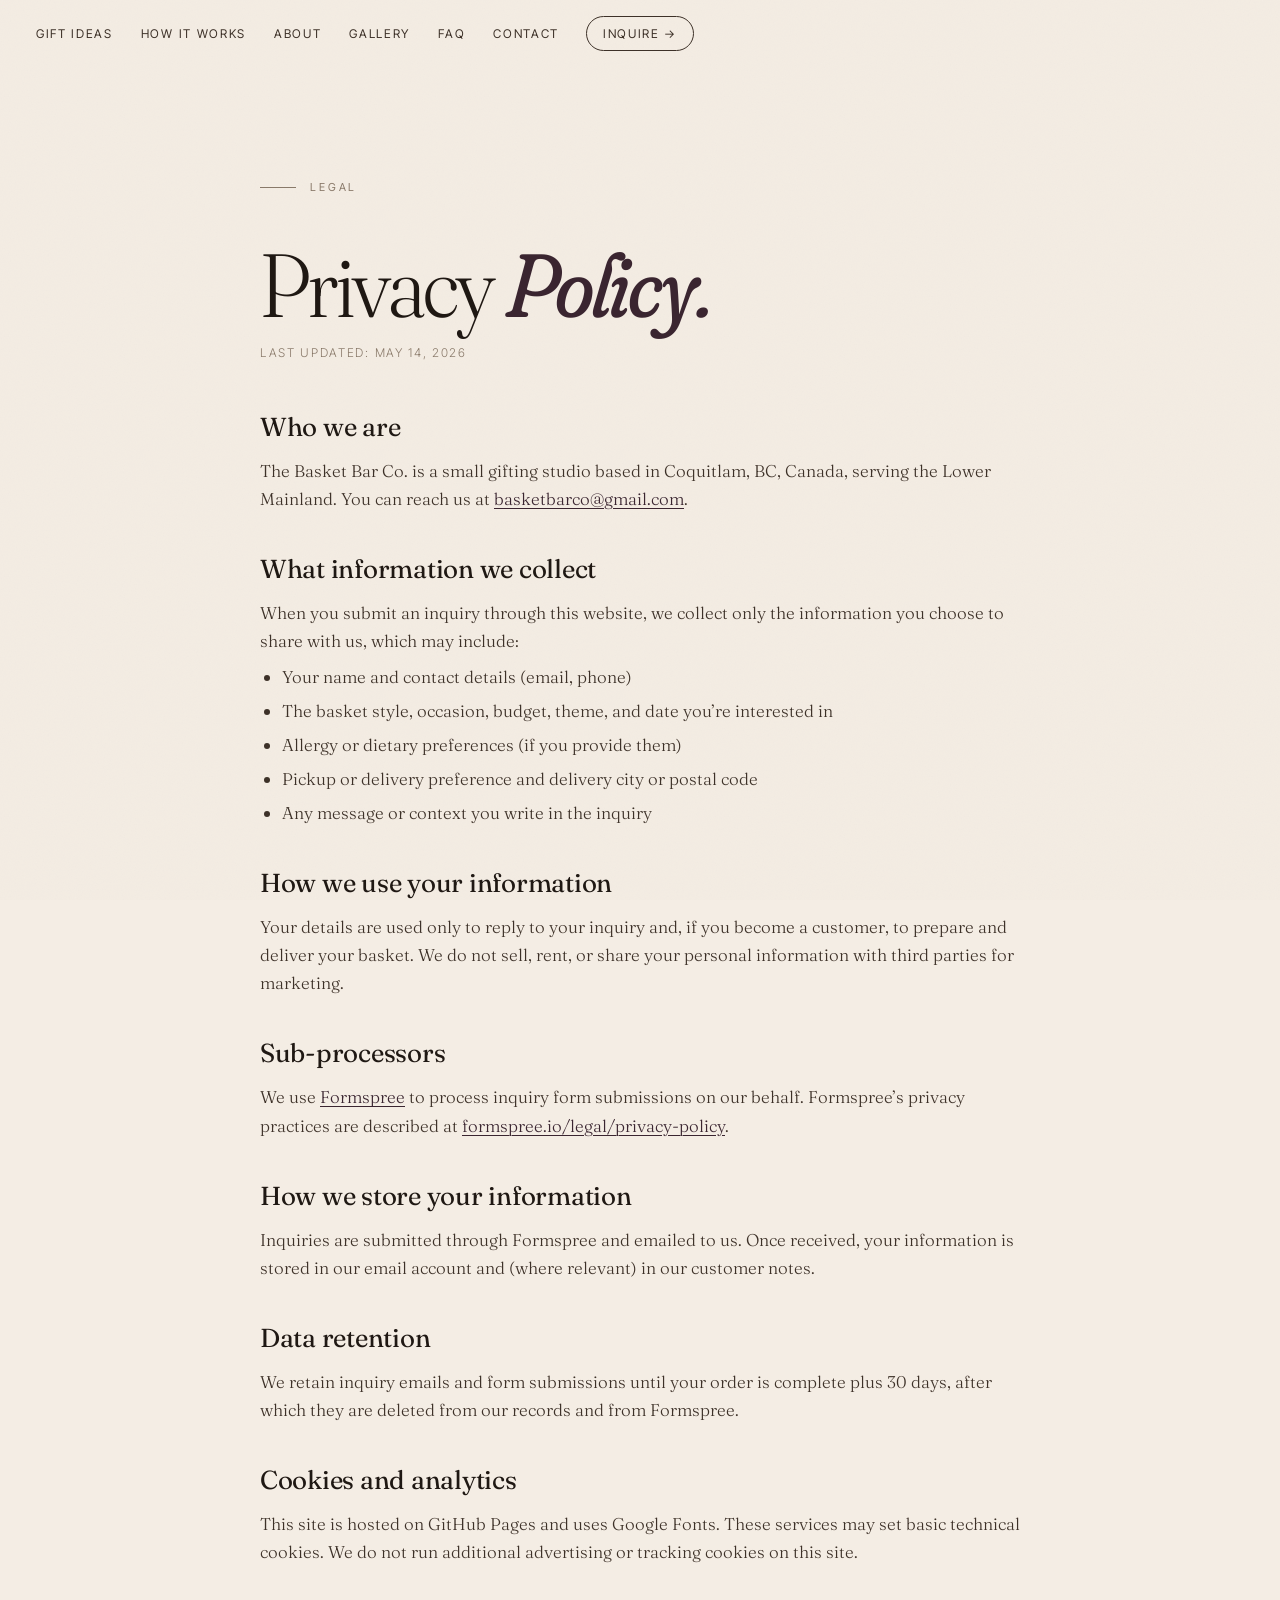
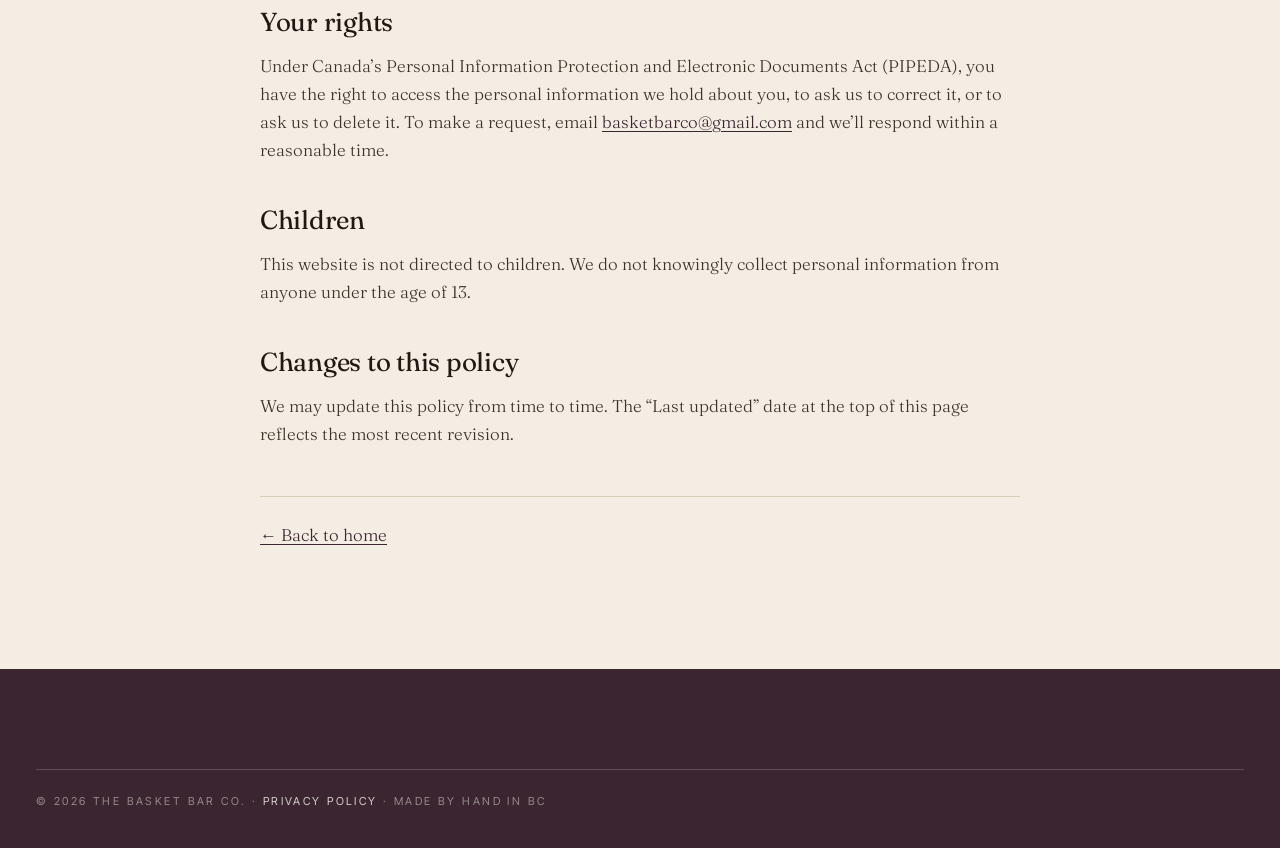
==== commit d90d965a: "Phase 1.5: WhatsApp FAB, phone, WebP images (92% smaller), promises section, price ranges, occasion " ====
--- a/privacy.html
+++ b/privacy.html
@@ -24,7 +24,7 @@
     <a href="index.html#contact">Contact</a>
   </div>
   <a href="index.html" class="mark" aria-label="Basket Bar Co. — home">
-    <img src="images/logo-transparent.png" alt="Basket Bar Co." class="logo-img"/>
+    <picture><source srcset="images/logo-transparent.webp" type="image/webp"><img src="images/logo-transparent.png" alt="Basket Bar Co." width="1024" height="838" decoding="async" class="logo-img"></picture>
   </a>
   <div class="right">
     <a href="index.html#contact" class="inquire">Inquire &rarr;</a>
@@ -69,8 +69,14 @@
     <h2>How we use your information</h2>
     <p>Your details are used only to reply to your inquiry and, if you become a customer, to prepare and deliver your basket. We do not sell, rent, or share your personal information with third parties for marketing.</p>
 
+    <h2>Sub-processors</h2>
+    <p>We use <a href="https://formspree.io" target="_blank" rel="noopener noreferrer">Formspree</a> to process inquiry form submissions on our behalf. Formspree&rsquo;s privacy practices are described at <a href="https://formspree.io/legal/privacy-policy" target="_blank" rel="noopener noreferrer">formspree.io/legal/privacy-policy</a>.</p>
+
     <h2>How we store your information</h2>
-    <p>Inquiries are submitted through Formspree, a third-party form service that emails your message to us. Once received, your information is stored in our email account and (where relevant) in our customer notes. We keep it only as long as needed to fulfill your request and any follow-up correspondence.</p>
+    <p>Inquiries are submitted through Formspree and emailed to us. Once received, your information is stored in our email account and (where relevant) in our customer notes.</p>
+
+    <h2>Data retention</h2>
+    <p>We retain inquiry emails and form submissions until your order is complete plus 30 days, after which they are deleted from our records and from Formspree.</p>
 
     <h2>Cookies and analytics</h2>
     <p>This site is hosted on GitHub Pages and uses Google Fonts. These services may set basic technical cookies. We do not run additional advertising or tracking cookies on this site.</p>
--- a/styles.css
+++ b/styles.css
@@ -210,7 +210,15 @@
 }
 .hero .img-frame .bg {
   position: absolute; inset: 0;
-  background-image: url("images/hero-sunshine.png");
+  background-image: url("images/hero-sunshine.png");                    /* PNG fallback */
+  background-image: -webkit-image-set(
+    url("images/hero-sunshine.webp") type("image/webp") 1x,
+    url("images/hero-sunshine.png") type("image/png") 1x
+  );
+  background-image: image-set(
+    url("images/hero-sunshine.webp") type("image/webp") 1x,
+    url("images/hero-sunshine.png") type("image/png") 1x
+  );
   background-size: cover;
   background-position: center right;
   transform: scale(1.02);
@@ -1513,3 +1521,199 @@
   .legal-inner h2 { font-size: 22px; }
 }
 
+/* ============================================================
+   <picture> wrapper — make it transparent to layout
+   ============================================================ */
+picture { display: contents; }
+
+/* ============================================================
+   WHATSAPP FLOATING CHAT BUTTON
+   ============================================================ */
+.wa-fab {
+  position: fixed;
+  right: 20px;
+  bottom: 88px; /* sits above the sticky mobile Inquire CTA */
+  z-index: 70;
+  display: inline-flex;
+  align-items: center;
+  gap: 10px;
+  height: 56px;
+  padding: 0 18px 0 14px;
+  border-radius: 9999px;
+  background: #25D366;
+  color: #fff;
+  text-decoration: none;
+  font-family: var(--sans);
+  font-weight: 500;
+  font-size: 15px;
+  box-shadow: 0 8px 24px rgba(37, 211, 102, 0.35);
+  transition: transform .18s ease, box-shadow .18s ease;
+}
+.wa-fab:hover,
+.wa-fab:focus-visible {
+  transform: translateY(-2px);
+  box-shadow: 0 12px 28px rgba(37, 211, 102, 0.45);
+  outline: 3px solid rgba(37, 211, 102, .35);
+  outline-offset: 2px;
+}
+.wa-fab-icon { width: 28px; height: 28px; flex-shrink: 0; }
+
+@media (max-width: 900px) {
+  /* On mobile, the sticky CTA bottom: 16; we sit above it (49+16+gap). */
+  .wa-fab { bottom: 88px; }
+}
+@media (max-width: 640px) {
+  .wa-fab { padding: 0; width: 56px; justify-content: center; bottom: 88px; right: 16px; }
+  .wa-fab-label { display: none; }
+}
+@media (prefers-reduced-motion: reduce) {
+  .wa-fab { transition: none; }
+  .wa-fab:hover { transform: none; }
+}
+
+/* ============================================================
+   "WHAT EVERY BASKET COMES WITH" — promises
+   ============================================================ */
+.promises {
+  background: var(--paper);
+  padding: 120px 36px 120px;
+}
+.promises-head {
+  max-width: 900px;
+  margin: 0 auto 56px;
+  text-align: center;
+}
+.promises-head .section-label { justify-content: center; }
+.promises-head .section-label::before { display: none; }
+.promises-head h2 { font-size: clamp(40px, 5.5vw, 76px); }
+.promises-sub {
+  margin-top: 16px;
+  font-family: var(--serif);
+  font-style: italic;
+  font-weight: 300;
+  font-size: 16px;
+  color: var(--mute);
+}
+.promises-grid {
+  display: grid;
+  grid-template-columns: repeat(4, 1fr);
+  gap: 24px;
+  max-width: 1300px;
+  margin: 0 auto;
+}
+.promise-card {
+  background: var(--cream);
+  border: 1px solid var(--hair);
+  border-radius: 4px;
+  padding: 36px 28px;
+  transition: transform .35s, box-shadow .35s;
+}
+.promise-card:hover {
+  transform: translateY(-3px);
+  box-shadow: 0 18px 40px rgba(58, 37, 48, .10);
+}
+.promise-card .promise-num {
+  font-family: var(--serif);
+  font-style: italic;
+  font-weight: 300;
+  font-size: 30px;
+  color: var(--anchor);
+  font-variation-settings: "opsz" 144, "SOFT" 100, "WONK" 1;
+  margin-bottom: 14px;
+  line-height: 1;
+}
+.promise-card h3 {
+  font-family: var(--serif);
+  font-weight: 400;
+  font-size: 22px;
+  line-height: 1.2;
+  letter-spacing: -0.01em;
+  color: var(--ink);
+  margin: 0 0 12px;
+}
+.promise-card p {
+  font-family: var(--serif);
+  font-weight: 300;
+  font-size: 15px;
+  line-height: 1.55;
+  color: var(--ink-soft);
+  margin: 0;
+}
+@media (max-width: 1000px) {
+  .promises-grid { grid-template-columns: repeat(2, 1fr); }
+}
+@media (max-width: 540px) {
+  .promises { padding: 80px 20px 80px; }
+  .promise-card { padding: 28px 22px; }
+}
+
+/* ============================================================
+   OCCASION TILE DESCRIPTIONS (one-liners)
+   ============================================================ */
+.occasion {
+  flex-direction: column;
+  align-items: stretch;
+}
+.occasion .occ-row {
+  display: flex;
+  align-items: baseline;
+  justify-content: space-between;
+  width: 100%;
+}
+.occasion .occ-desc {
+  margin: 12px 0 0;
+  font-family: var(--serif);
+  font-weight: 300;
+  font-style: italic;
+  font-size: 15px;
+  line-height: 1.5;
+  color: var(--mute);
+  letter-spacing: 0;
+  font-variation-settings: "opsz" 144, "SOFT" 100;
+  max-width: 44ch;
+}
+.occasion:hover .occ-desc { color: var(--blush); }
+
+/* ============================================================
+   GALLERY CAPTIONS (Style · Vibe)
+   ============================================================ */
+.gallery-grid .g-tile {
+  display: flex;
+  flex-direction: column;
+}
+.gallery-grid .g-tile picture {
+  display: block;
+  width: 100%;
+  height: 100%;
+}
+.gallery-grid .g-tile .g-caption {
+  display: block;
+  padding: 10px 4px 0;
+  font-family: var(--sans);
+  font-size: 11px;
+  font-weight: 500;
+  letter-spacing: .16em;
+  text-transform: uppercase;
+  color: var(--mute);
+  text-decoration: none;
+}
+/* The aspect-ratio rule on .g-tile needs adjusting so caption doesn't break it */
+.gallery-grid .g-tile {
+  aspect-ratio: auto;
+  background: transparent;
+}
+.gallery-grid .g-tile picture {
+  aspect-ratio: 4 / 5;
+  overflow: hidden;
+  background: var(--cream-2);
+  border-radius: 2px;
+}
+.gallery-grid .g-tile.wide picture {
+  aspect-ratio: 4 / 3;
+}
+.gallery-grid .g-tile picture img {
+  width: 100%;
+  height: 100%;
+  object-fit: cover;
+}
+
